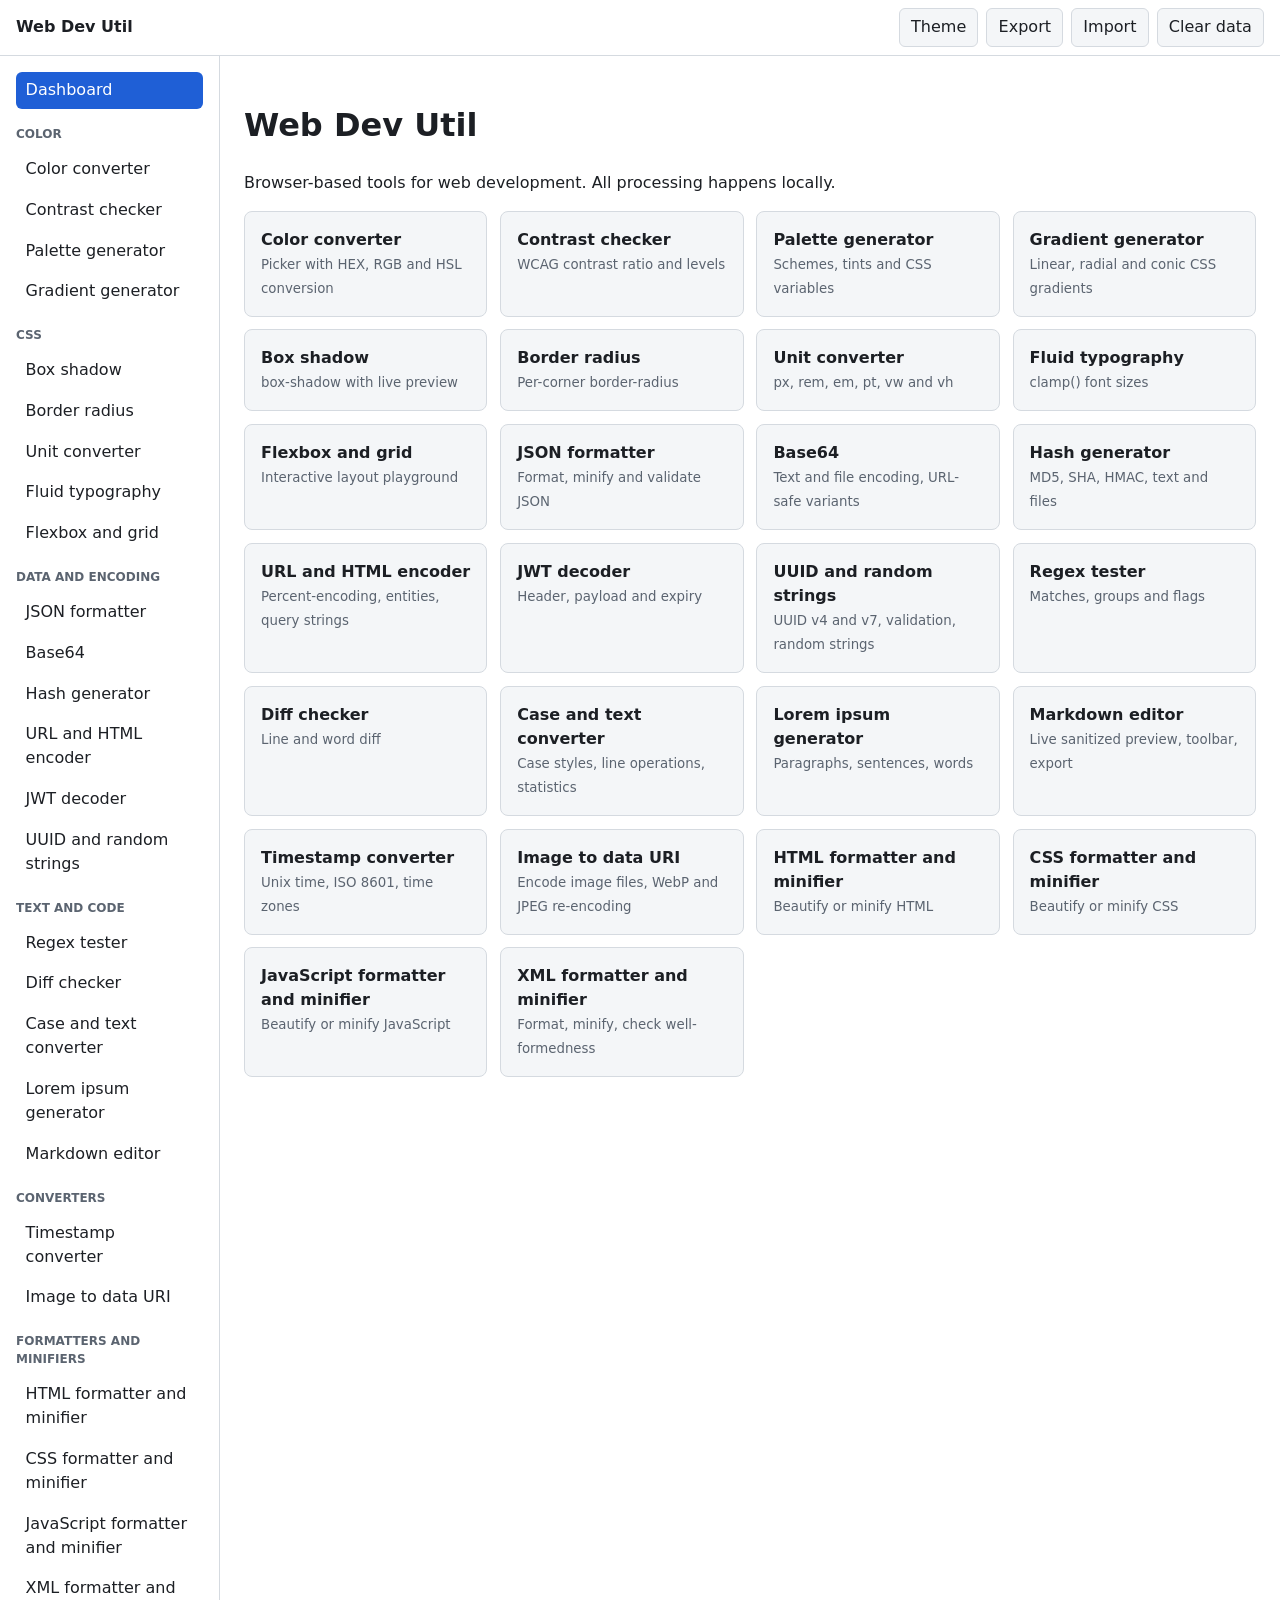
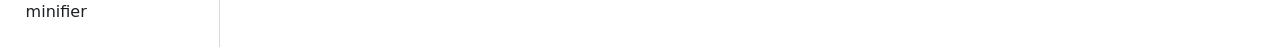
==== project/web_development_utilities/index.html @ 12198ecf "Add initial implementation" ====
<!DOCTYPE html>
<html lang="en">
<head>
<meta charset="utf-8">
<meta name="viewport" content="width=device-width, initial-scale=1">
<title>Web Dev Util</title>
<link rel="stylesheet" href="css/style.css">
</head>
<body>
<header class="bar">
<button id="menu" aria-label="Toggle navigation">Menu</button>
<strong>Web Dev Util</strong>
<span class="spacer"></span>
<button id="theme">Theme</button>
<button id="export">Export</button>
<label class="btn">Import<input id="import" type="file" accept="application/json" hidden></label>
<button id="clear">Clear data</button>
</header>
<div class="layout">
<nav id="nav" aria-label="Tools"></nav>
<main id="view" tabindex="-1"></main>
</div>
<div id="toast" role="status" aria-live="polite"></div>
<noscript>JavaScript is required.</noscript>
<script type="module" src="js/app.js"></script>
</body>
</html>
---- project/web_development_utilities/css/style.css ----
:root{--bg:#fff;--fg:#1c1f24;--muted:#5b6470;--card:#f4f6f8;--line:#d5dae0;--accent:#1f5fd6;--err:#b3261e;--ok:#1b7a3a}
:root[data-theme=dark]{--bg:#14171b;--fg:#e8eaed;--muted:#a0a8b3;--card:#1e2329;--line:#333a43;--accent:#6ea0ff;--err:#ff8a80;--ok:#6fd48f}
*{box-sizing:border-box}
body{margin:0;background:var(--bg);color:var(--fg);font:16px/1.5 system-ui,sans-serif}
.bar{display:flex;gap:.5rem;align-items:center;padding:.5rem 1rem;border-bottom:1px solid var(--line);flex-wrap:wrap}
.spacer{flex:1}
button,.btn,select,input,textarea{font:inherit;color:inherit;background:var(--card);border:1px solid var(--line);border-radius:6px;padding:.4rem .7rem}
button,.btn{cursor:pointer}
button:hover,.btn:hover{border-color:var(--accent)}
:focus-visible{outline:2px solid var(--accent);outline-offset:2px}
.layout{display:grid;grid-template-columns:220px 1fr;min-height:calc(100vh - 3.2rem)}
nav{border-right:1px solid var(--line);padding:1rem;display:flex;flex-direction:column;gap:.25rem}
nav a{padding:.4rem .6rem;border-radius:6px;color:var(--fg);text-decoration:none}
nav a[aria-current=page]{background:var(--accent);color:var(--bg)}
nav h2{font-size:.75rem;text-transform:uppercase;color:var(--muted);margin:.8rem 0 .2rem}
main{padding:1.5rem;max-width:1100px;width:100%}
#menu{display:none}
.field{display:flex;flex-direction:column;gap:.25rem;margin-bottom:.9rem}
textarea{min-height:8rem;font-family:ui-monospace,monospace;resize:vertical}
pre{background:var(--card);border:1px solid var(--line);border-radius:6px;padding:.8rem;overflow:auto;white-space:pre-wrap;word-break:break-word;min-height:3rem}
pre.error{color:var(--err)}
.cards{display:grid;grid-template-columns:repeat(auto-fill,minmax(210px,1fr));gap:.8rem}
.card{display:block;padding:1rem;background:var(--card);border:1px solid var(--line);border-radius:8px;color:var(--fg);text-decoration:none}
.card:hover{border-color:var(--accent)}
.card small{color:var(--muted)}
#toast{position:fixed;bottom:1rem;right:1rem;background:var(--fg);color:var(--bg);padding:.5rem .9rem;border-radius:6px;opacity:0;transition:opacity .2s;pointer-events:none}
#toast.show{opacity:1}
@media(max-width:700px){.layout{grid-template-columns:1fr}nav{display:none;border-right:0;border-bottom:1px solid var(--line)}nav.open{display:flex}#menu{display:inline-block}}
@media(prefers-reduced-motion:reduce){*{transition:none!important}}
#preview{min-height:4.5rem;border:1px solid var(--line);border-radius:6px;margin-bottom:1rem;padding:1rem;font-size:1.25rem}
#preview[hidden]{display:none}
input[type=color]{padding:.1rem;height:2.4rem;width:5rem}
#preview .item{background:var(--accent);color:var(--bg);padding:.5rem 1rem;border-radius:4px;font-size:1rem}
#img-out{min-height:5rem}
#rich{border:1px solid var(--line);border-radius:6px;padding:.8rem;margin-bottom:.8rem;white-space:pre-wrap;word-break:break-word;font-family:ui-monospace,monospace;overflow:auto}
#rich[hidden]{display:none}
mark{background:#ffd54f;color:#000;border-radius:2px}
input[type=checkbox]{width:auto;align-self:flex-start}
.side{display:grid;grid-template-columns:1fr 1fr;gap:1px;background:var(--line);white-space:normal}
.side>div{background:var(--card);padding:.1rem .4rem;min-height:1.5em;white-space:pre-wrap;word-break:break-word}
.side .add,ins.add{background:rgba(27,122,58,.3)}
.side .del,del.del{background:rgba(179,38,30,.3)}
.side .empty{background:var(--bg)}
ins.add{text-decoration:none}
del.del{text-decoration:line-through}
.toolbar{display:flex;flex-wrap:wrap;gap:.4rem;margin-bottom:.8rem}
.md-grid{display:grid;grid-template-columns:1fr 1fr;gap:1rem}
#md-input{min-height:24rem}
.md-preview{border:1px solid var(--line);border-radius:6px;padding:.8rem 1rem;min-height:24rem;overflow:auto;background:var(--card)}
.md-preview pre{background:var(--bg)}
.md-preview table{border-collapse:collapse}
.md-preview th,.md-preview td{border:1px solid var(--line);padding:.3rem .6rem}
.md-preview blockquote{margin:0;padding-left:1rem;border-left:3px solid var(--line);color:var(--muted)}
#md-info.error{color:var(--err)}
@media(max-width:900px){.md-grid{grid-template-columns:1fr}}
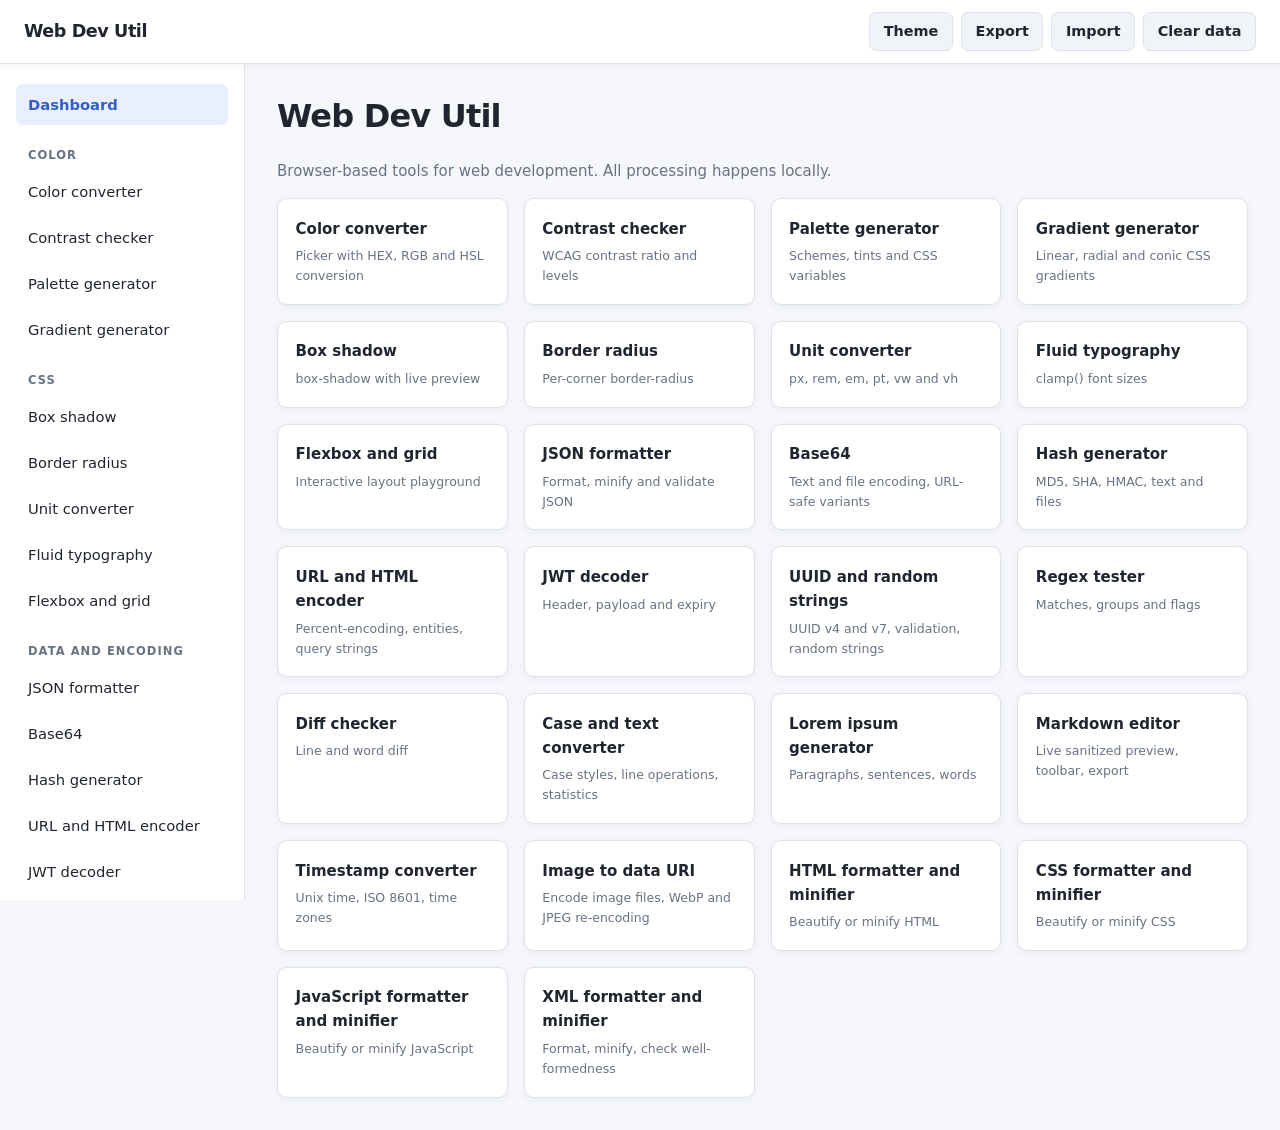
==== commit 05b09037: "Updated dashboard" ====
--- a/project/web_development_utilities/index.html
+++ b/project/web_development_utilities/index.html
@@ -1,27 +1,42 @@
+
 <!DOCTYPE html>
 <html lang="en">
 <head>
-<meta charset="utf-8">
-<meta name="viewport" content="width=device-width, initial-scale=1">
-<title>Web Dev Util</title>
-<link rel="stylesheet" href="css/style.css">
+  <meta charset="utf-8">
+  <meta name="viewport" content="width=device-width, initial-scale=1">
+  <meta name="theme-color" content="#f5f7fa">
+  <meta name="description" content="A collection of browser-based web development utilities.">
+  <title>Web Development Util</title>
+  <link rel="stylesheet" href="css/style.css">
 </head>
 <body>
-<header class="bar">
-<button id="menu" aria-label="Toggle navigation">Menu</button>
-<strong>Web Dev Util</strong>
-<span class="spacer"></span>
-<button id="theme">Theme</button>
-<button id="export">Export</button>
-<label class="btn">Import<input id="import" type="file" accept="application/json" hidden></label>
-<button id="clear">Clear data</button>
-</header>
-<div class="layout">
-<nav id="nav" aria-label="Tools"></nav>
-<main id="view" tabindex="-1"></main>
-</div>
-<div id="toast" role="status" aria-live="polite"></div>
-<noscript>JavaScript is required.</noscript>
-<script type="module" src="js/app.js"></script>
+  <header class="bar">
+    <div class="brand">
+      <button id="menu" aria-label="Toggle navigation" aria-controls="nav" aria-expanded="false">
+        <span aria-hidden="true">☰</span>
+      </button>
+      <strong>Web Dev Util</strong>
+    </div>
+
+    <div class="header-actions">
+      <button id="theme" type="button">Theme</button>
+      <button id="export" type="button">Export</button>
+      <label class="btn" for="import">Import
+        <input id="import" type="file" accept="application/json" hidden>
+      </label>
+      <button id="clear" type="button" class="danger">Clear data</button>
+    </div>
+  </header>
+
+  <div class="layout">
+    <nav id="nav" aria-label="Tools"></nav>
+    <main id="view" tabindex="-1"></main>
+  </div>
+
+  <div id="toast" role="status" aria-live="polite"></div>
+
+  <noscript>JavaScript is required to use Web Dev Util.</noscript>
+
+  <script type="module" src="js/app.js"></script>
 </body>
 </html>
--- a/project/web_development_utilities/css/style.css
+++ b/project/web_development_utilities/css/style.css
@@ -1,55 +1,688 @@
-:root{--bg:#fff;--fg:#1c1f24;--muted:#5b6470;--card:#f4f6f8;--line:#d5dae0;--accent:#1f5fd6;--err:#b3261e;--ok:#1b7a3a}
-:root[data-theme=dark]{--bg:#14171b;--fg:#e8eaed;--muted:#a0a8b3;--card:#1e2329;--line:#333a43;--accent:#6ea0ff;--err:#ff8a80;--ok:#6fd48f}
-*{box-sizing:border-box}
-body{margin:0;background:var(--bg);color:var(--fg);font:16px/1.5 system-ui,sans-serif}
-.bar{display:flex;gap:.5rem;align-items:center;padding:.5rem 1rem;border-bottom:1px solid var(--line);flex-wrap:wrap}
-.spacer{flex:1}
-button,.btn,select,input,textarea{font:inherit;color:inherit;background:var(--card);border:1px solid var(--line);border-radius:6px;padding:.4rem .7rem}
-button,.btn{cursor:pointer}
-button:hover,.btn:hover{border-color:var(--accent)}
-:focus-visible{outline:2px solid var(--accent);outline-offset:2px}
-.layout{display:grid;grid-template-columns:220px 1fr;min-height:calc(100vh - 3.2rem)}
-nav{border-right:1px solid var(--line);padding:1rem;display:flex;flex-direction:column;gap:.25rem}
-nav a{padding:.4rem .6rem;border-radius:6px;color:var(--fg);text-decoration:none}
-nav a[aria-current=page]{background:var(--accent);color:var(--bg)}
-nav h2{font-size:.75rem;text-transform:uppercase;color:var(--muted);margin:.8rem 0 .2rem}
-main{padding:1.5rem;max-width:1100px;width:100%}
-#menu{display:none}
-.field{display:flex;flex-direction:column;gap:.25rem;margin-bottom:.9rem}
-textarea{min-height:8rem;font-family:ui-monospace,monospace;resize:vertical}
-pre{background:var(--card);border:1px solid var(--line);border-radius:6px;padding:.8rem;overflow:auto;white-space:pre-wrap;word-break:break-word;min-height:3rem}
-pre.error{color:var(--err)}
-.cards{display:grid;grid-template-columns:repeat(auto-fill,minmax(210px,1fr));gap:.8rem}
-.card{display:block;padding:1rem;background:var(--card);border:1px solid var(--line);border-radius:8px;color:var(--fg);text-decoration:none}
-.card:hover{border-color:var(--accent)}
-.card small{color:var(--muted)}
-#toast{position:fixed;bottom:1rem;right:1rem;background:var(--fg);color:var(--bg);padding:.5rem .9rem;border-radius:6px;opacity:0;transition:opacity .2s;pointer-events:none}
-#toast.show{opacity:1}
-@media(max-width:700px){.layout{grid-template-columns:1fr}nav{display:none;border-right:0;border-bottom:1px solid var(--line)}nav.open{display:flex}#menu{display:inline-block}}
-@media(prefers-reduced-motion:reduce){*{transition:none!important}}
-#preview{min-height:4.5rem;border:1px solid var(--line);border-radius:6px;margin-bottom:1rem;padding:1rem;font-size:1.25rem}
-#preview[hidden]{display:none}
-input[type=color]{padding:.1rem;height:2.4rem;width:5rem}
-#preview .item{background:var(--accent);color:var(--bg);padding:.5rem 1rem;border-radius:4px;font-size:1rem}
-#img-out{min-height:5rem}
-#rich{border:1px solid var(--line);border-radius:6px;padding:.8rem;margin-bottom:.8rem;white-space:pre-wrap;word-break:break-word;font-family:ui-monospace,monospace;overflow:auto}
-#rich[hidden]{display:none}
-mark{background:#ffd54f;color:#000;border-radius:2px}
-input[type=checkbox]{width:auto;align-self:flex-start}
-.side{display:grid;grid-template-columns:1fr 1fr;gap:1px;background:var(--line);white-space:normal}
-.side>div{background:var(--card);padding:.1rem .4rem;min-height:1.5em;white-space:pre-wrap;word-break:break-word}
-.side .add,ins.add{background:rgba(27,122,58,.3)}
-.side .del,del.del{background:rgba(179,38,30,.3)}
-.side .empty{background:var(--bg)}
-ins.add{text-decoration:none}
-del.del{text-decoration:line-through}
-.toolbar{display:flex;flex-wrap:wrap;gap:.4rem;margin-bottom:.8rem}
-.md-grid{display:grid;grid-template-columns:1fr 1fr;gap:1rem}
-#md-input{min-height:24rem}
-.md-preview{border:1px solid var(--line);border-radius:6px;padding:.8rem 1rem;min-height:24rem;overflow:auto;background:var(--card)}
-.md-preview pre{background:var(--bg)}
-.md-preview table{border-collapse:collapse}
-.md-preview th,.md-preview td{border:1px solid var(--line);padding:.3rem .6rem}
-.md-preview blockquote{margin:0;padding-left:1rem;border-left:3px solid var(--line);color:var(--muted)}
-#md-info.error{color:var(--err)}
-@media(max-width:900px){.md-grid{grid-template-columns:1fr}}
+/* Theme */
+:root {
+  color-scheme: light;
+  --bg: #f5f7fa;
+  --surface: #fff;
+  --surface-alt: #f0f3f7;
+  --fg: #202630;
+  --muted: #687382;
+  --line: #dce2e9;
+  --accent: #315fca;
+  --accent-hover: #254da9;
+  --accent-soft: #e9efff;
+  --err: #b3261e;
+  --ok: #1b7a3a;
+  --shadow: 0 2px 8px rgba(20, 35, 60, 0.05);
+  --radius: 10px;
+}
+
+:root[data-theme="dark"] {
+  color-scheme: dark;
+  --bg: #14181e;
+  --surface: #1c222b;
+  --surface-alt: #252d38;
+  --fg: #e8ecf2;
+  --muted: #a2adbb;
+  --line: #343e4b;
+  --accent: #82a9ff;
+  --accent-hover: #a0bcff;
+  --accent-soft: #263957;
+  --err: #ff8a80;
+  --ok: #6fd48f;
+  --shadow: 0 2px 10px rgba(0, 0, 0, 0.18);
+}
+
+/* Base */
+* {
+  box-sizing: border-box;
+}
+
+html {
+  min-width: 320px;
+  scroll-behavior: smooth;
+}
+
+body {
+  margin: 0;
+  min-height: 100vh;
+  background: var(--bg);
+  color: var(--fg);
+  font: 15px/1.6 system-ui, -apple-system, BlinkMacSystemFont, "Segoe UI", sans-serif;
+}
+
+button,
+input,
+select,
+textarea {
+  font: inherit;
+  color: var(--fg);
+}
+
+button,
+.btn {
+  cursor: pointer;
+}
+
+button:disabled {
+  cursor: not-allowed;
+  opacity: 0.55;
+}
+
+:focus-visible {
+  outline: 2px solid var(--accent);
+  outline-offset: 3px;
+}
+
+::selection {
+  background: var(--accent);
+  color: #fff;
+}
+
+/* Header */
+.bar {
+  position: sticky;
+  top: 0;
+  z-index: 20;
+  display: flex;
+  align-items: center;
+  justify-content: space-between;
+  flex-wrap: wrap;
+  gap: 0.8rem;
+  min-height: 64px;
+  padding: 0.7rem 1.5rem;
+  background: var(--surface);
+  border-bottom: 1px solid var(--line);
+  box-shadow: var(--shadow);
+}
+
+.brand {
+  display: flex;
+  align-items: center;
+  gap: 0.8rem;
+}
+
+.brand strong {
+  font-size: 1.1rem;
+  font-weight: 700;
+  letter-spacing: -0.025em;
+}
+
+.header-actions {
+  display: flex;
+  align-items: center;
+  flex-wrap: wrap;
+  gap: 0.5rem;
+}
+
+.spacer {
+  flex: 1;
+}
+
+/* Controls */
+button,
+.btn,
+select,
+input,
+textarea {
+  border: 1px solid var(--line);
+  border-radius: 7px;
+}
+
+button,
+.btn {
+  display: inline-flex;
+  align-items: center;
+  justify-content: center;
+  gap: 0.4rem;
+  min-height: 38px;
+  padding: 0.45rem 0.85rem;
+  background: var(--surface-alt);
+  color: var(--fg);
+  font-size: 0.9rem;
+  font-weight: 550;
+  transition: background 0.15s ease, border-color 0.15s ease, color 0.15s ease;
+}
+
+button:hover,
+.btn:hover {
+  border-color: var(--accent);
+  background: var(--accent-soft);
+}
+
+button.danger:hover {
+  border-color: var(--err);
+  color: var(--err);
+}
+
+input,
+select,
+textarea {
+  width: 100%;
+  min-width: 0;
+  padding: 0.65rem 0.75rem;
+  background: var(--surface);
+}
+
+input::placeholder,
+textarea::placeholder {
+  color: var(--muted);
+  opacity: 0.8;
+}
+
+input[type="checkbox"] {
+  width: auto;
+  align-self: flex-start;
+  accent-color: var(--accent);
+}
+
+input[type="color"] {
+  width: 5rem;
+  height: 2.6rem;
+  padding: 0.2rem;
+}
+
+input[type="file"] {
+  max-width: 100%;
+}
+
+textarea {
+  min-height: 8rem;
+  resize: vertical;
+  font-family: ui-monospace, SFMono-Regular, Consolas, monospace;
+}
+
+/* Layout */
+.layout {
+  display: grid;
+  grid-template-columns: 245px minmax(0, 1fr);
+  min-height: calc(100vh - 64px);
+}
+
+/* Navigation */
+#nav {
+  position: sticky;
+  top: 64px;
+  align-self: start;
+  display: flex;
+  flex-direction: column;
+  gap: 0.3rem;
+  height: calc(100vh - 64px);
+  overflow-y: auto;
+  padding: 1.25rem 1rem;
+  background: var(--surface);
+  border-right: 1px solid var(--line);
+}
+
+#nav a {
+  display: block;
+  padding: 0.55rem 0.75rem;
+  border-radius: 7px;
+  color: var(--fg);
+  text-decoration: none;
+  font-size: 0.92rem;
+  transition: background 0.15s ease, color 0.15s ease;
+}
+
+#nav a:hover {
+  background: var(--surface-alt);
+}
+
+#nav a[aria-current="page"] {
+  background: var(--accent-soft);
+  color: var(--accent);
+  font-weight: 650;
+}
+
+#nav h2 {
+  margin: 1.1rem 0 0.25rem;
+  padding: 0 0.75rem;
+  color: var(--muted);
+  font-size: 0.72rem;
+  font-weight: 700;
+  letter-spacing: 0.09em;
+  text-transform: uppercase;
+}
+
+/* Content */
+main {
+  width: 100%;
+  max-width: 1200px;
+  min-width: 0;
+  margin: 0 auto;
+  padding: 2rem;
+}
+
+main > *:first-child {
+  margin-top: 0;
+}
+
+h1,
+h2,
+h3,
+h4 {
+  line-height: 1.3;
+  letter-spacing: -0.025em;
+}
+
+h1 {
+  font-size: clamp(1.6rem, 3vw, 2rem);
+}
+
+h2 {
+  font-size: 1.35rem;
+}
+
+h3 {
+  font-size: 1.1rem;
+}
+
+p,
+small {
+  color: var(--muted);
+}
+
+/* Fields */
+.field {
+  display: flex;
+  flex-direction: column;
+  gap: 0.35rem;
+  margin-bottom: 1.1rem;
+}
+
+.field label {
+  font-size: 0.9rem;
+  font-weight: 600;
+}
+
+.field small {
+  font-size: 0.8rem;
+}
+
+/* Cards */
+.cards {
+  display: grid;
+  grid-template-columns: repeat(auto-fill, minmax(220px, 1fr));
+  gap: 1rem;
+}
+
+.card {
+  display: block;
+  min-width: 0;
+  padding: 1.1rem;
+  background: var(--surface);
+  border: 1px solid var(--line);
+  border-radius: var(--radius);
+  box-shadow: var(--shadow);
+  color: var(--fg);
+  text-decoration: none;
+  transition: transform 0.15s ease, border-color 0.15s ease, box-shadow 0.15s ease;
+}
+
+.card:hover {
+  transform: translateY(-2px);
+  border-color: var(--accent);
+  box-shadow: 0 5px 16px rgba(20, 35, 60, 0.08);
+}
+
+.card small {
+  display: block;
+  margin-top: 0.35rem;
+}
+
+/* Output and code */
+pre,
+#rich {
+  max-width: 100%;
+  overflow: auto;
+  overflow-wrap: anywhere;
+  white-space: pre-wrap;
+  word-break: break-word;
+  background: var(--surface-alt);
+  border: 1px solid var(--line);
+  border-radius: 8px;
+}
+
+pre {
+  min-height: 3rem;
+  padding: 1rem;
+  font-size: 0.9rem;
+}
+
+pre.error {
+  color: var(--err);
+}
+
+#rich {
+  margin-bottom: 0.8rem;
+  padding: 1rem;
+  font-family: ui-monospace, SFMono-Regular, Consolas, monospace;
+}
+
+mark {
+  background: #ffd54f;
+  color: #000;
+  border-radius: 3px;
+}
+
+.toolbar {
+  display: flex;
+  flex-wrap: wrap;
+  gap: 0.5rem;
+  margin-bottom: 1rem;
+}
+
+/* Preview */
+#preview {
+  min-height: 4.5rem;
+  margin-bottom: 1rem;
+  padding: 1rem;
+  border: 1px solid var(--line);
+  border-radius: 8px;
+  font-size: 1.25rem;
+}
+
+#preview .item {
+  display: inline-block;
+  padding: 0.5rem 1rem;
+  background: var(--accent);
+  color: #fff;
+  border-radius: 5px;
+  font-size: 1rem;
+}
+
+#preview[hidden],
+#rich[hidden] {
+  display: none;
+}
+
+#img-out {
+  min-height: 5rem;
+  max-width: 100%;
+  overflow-wrap: anywhere;
+}
+
+/* Markdown editor */
+.md-grid {
+  display: grid;
+  grid-template-columns: repeat(2, minmax(0, 1fr));
+  gap: 1rem;
+  align-items: stretch;
+}
+
+#md-input {
+  min-height: 24rem;
+}
+
+.md-preview {
+  min-width: 0;
+  min-height: 24rem;
+  padding: 1rem;
+  overflow: auto;
+  overflow-wrap: anywhere;
+  background: var(--surface);
+  border: 1px solid var(--line);
+  border-radius: 8px;
+}
+
+.md-preview pre {
+  background: var(--surface-alt);
+}
+
+.md-preview img {
+  max-width: 100%;
+  height: auto;
+}
+
+.md-preview table {
+  display: block;
+  max-width: 100%;
+  overflow-x: auto;
+  border-collapse: collapse;
+}
+
+.md-preview th,
+.md-preview td {
+  padding: 0.4rem 0.65rem;
+  border: 1px solid var(--line);
+}
+
+.md-preview blockquote {
+  margin: 0;
+  padding-left: 1rem;
+  border-left: 3px solid var(--line);
+  color: var(--muted);
+}
+
+#md-info.error {
+  color: var(--err);
+}
+
+/* Diff checker */
+.side {
+  display: grid;
+  grid-template-columns: repeat(2, minmax(0, 1fr));
+  gap: 1px;
+  min-width: 0;
+  overflow: hidden;
+  background: var(--line);
+  white-space: normal;
+}
+
+.side > div {
+  min-width: 0;
+  min-height: 1.5rem;
+  padding: 0.2rem 0.5rem;
+  background: var(--surface-alt);
+  white-space: pre-wrap;
+  overflow-wrap: anywhere;
+  word-break: break-word;
+}
+
+.side .add,
+ins.add {
+  background: rgba(27, 122, 58, 0.2);
+}
+
+.side .del,
+del.del {
+  background: rgba(179, 38, 30, 0.2);
+}
+
+.side .empty {
+  background: var(--surface);
+}
+
+ins.add {
+  text-decoration: none;
+}
+
+del.del {
+  text-decoration: line-through;
+}
+
+/* Notifications */
+#toast {
+  position: fixed;
+  right: 1.25rem;
+  bottom: 1.25rem;
+  z-index: 50;
+  max-width: min(90vw, 400px);
+  padding: 0.75rem 1rem;
+  background: var(--fg);
+  color: var(--bg);
+  border-radius: 8px;
+  box-shadow: var(--shadow);
+  opacity: 0;
+  transform: translateY(8px);
+  transition: opacity 0.2s ease, transform 0.2s ease;
+  pointer-events: none;
+}
+
+#toast.show {
+  opacity: 1;
+  transform: translateY(0);
+}
+
+#toast[data-type="error"] {
+  background: var(--err);
+  color: #fff;
+}
+
+#toast[data-type="success"] {
+  background: var(--fg);
+  color: var(--bg);
+}
+
+/* Menu */
+#menu {
+  display: none;
+  min-width: 40px;
+  padding: 0.4rem 0.65rem;
+}
+
+/* Tablet */
+@media (max-width: 900px) {
+  .layout {
+    grid-template-columns: 210px minmax(0, 1fr);
+  }
+
+  main {
+    padding: 1.5rem;
+  }
+
+  .md-grid {
+    grid-template-columns: 1fr;
+  }
+}
+
+/* Mobile */
+@media (max-width: 700px) {
+  .bar {
+    gap: 0.6rem;
+    padding: 0.65rem 0.8rem;
+  }
+
+  .brand {
+    flex: 1;
+    min-width: 0;
+  }
+
+  .brand strong {
+    font-size: 1rem;
+  }
+
+  #menu {
+    display: inline-flex;
+  }
+
+  .header-actions {
+    width: 100%;
+    display: grid;
+    grid-template-columns: repeat(4, minmax(0, 1fr));
+    gap: 0.4rem;
+  }
+
+  .header-actions button,
+  .header-actions .btn {
+    width: 100%;
+    min-width: 0;
+    padding: 0.4rem 0.25rem;
+    font-size: 0.8rem;
+  }
+
+  .layout {
+    display: flex;
+    flex-direction: column;
+    min-height: calc(100vh - 60px);
+  }
+
+  #nav {
+    position: static;
+    display: none;
+    width: 100%;
+    height: auto;
+    max-height: 55vh;
+    overflow-y: auto;
+    padding: 0.8rem;
+    border-right: 0;
+    border-bottom: 1px solid var(--line);
+  }
+
+  #nav.open {
+    display: flex;
+  }
+
+  main {
+    padding: 1.2rem 1rem;
+  }
+
+  .cards {
+    grid-template-columns: repeat(auto-fill, minmax(160px, 1fr));
+    gap: 0.7rem;
+  }
+
+  .card {
+    padding: 0.9rem;
+  }
+
+  .md-grid {
+    grid-template-columns: minmax(0, 1fr);
+  }
+
+  #md-input,
+  .md-preview {
+    min-height: 18rem;
+  }
+
+  .side {
+    font-size: 0.85rem;
+  }
+
+  #toast {
+    right: 0.75rem;
+    bottom: 0.75rem;
+  }
+}
+
+/* Small screens */
+@media (max-width: 400px) {
+  body {
+    font-size: 14px;
+  }
+
+  .header-actions {
+    grid-template-columns: repeat(2, minmax(0, 1fr));
+  }
+
+  main {
+    padding: 1rem 0.75rem;
+  }
+
+  .cards {
+    grid-template-columns: 1fr;
+  }
+
+  .toolbar {
+    gap: 0.35rem;
+  }
+
+  .toolbar button {
+    flex: 1 1 auto;
+  }
+
+  .side {
+    font-size: 0.78rem;
+  }
+}
+
+/* Accessibility */
+@media (prefers-reduced-motion: reduce) {
+  *,
+  *::before,
+  *::after {
+    scroll-behavior: auto !important;
+    transition-duration: 0.01ms !important;
+    animation-duration: 0.01ms !important;
+    animation-iteration-count: 1 !important;
+  }
+}
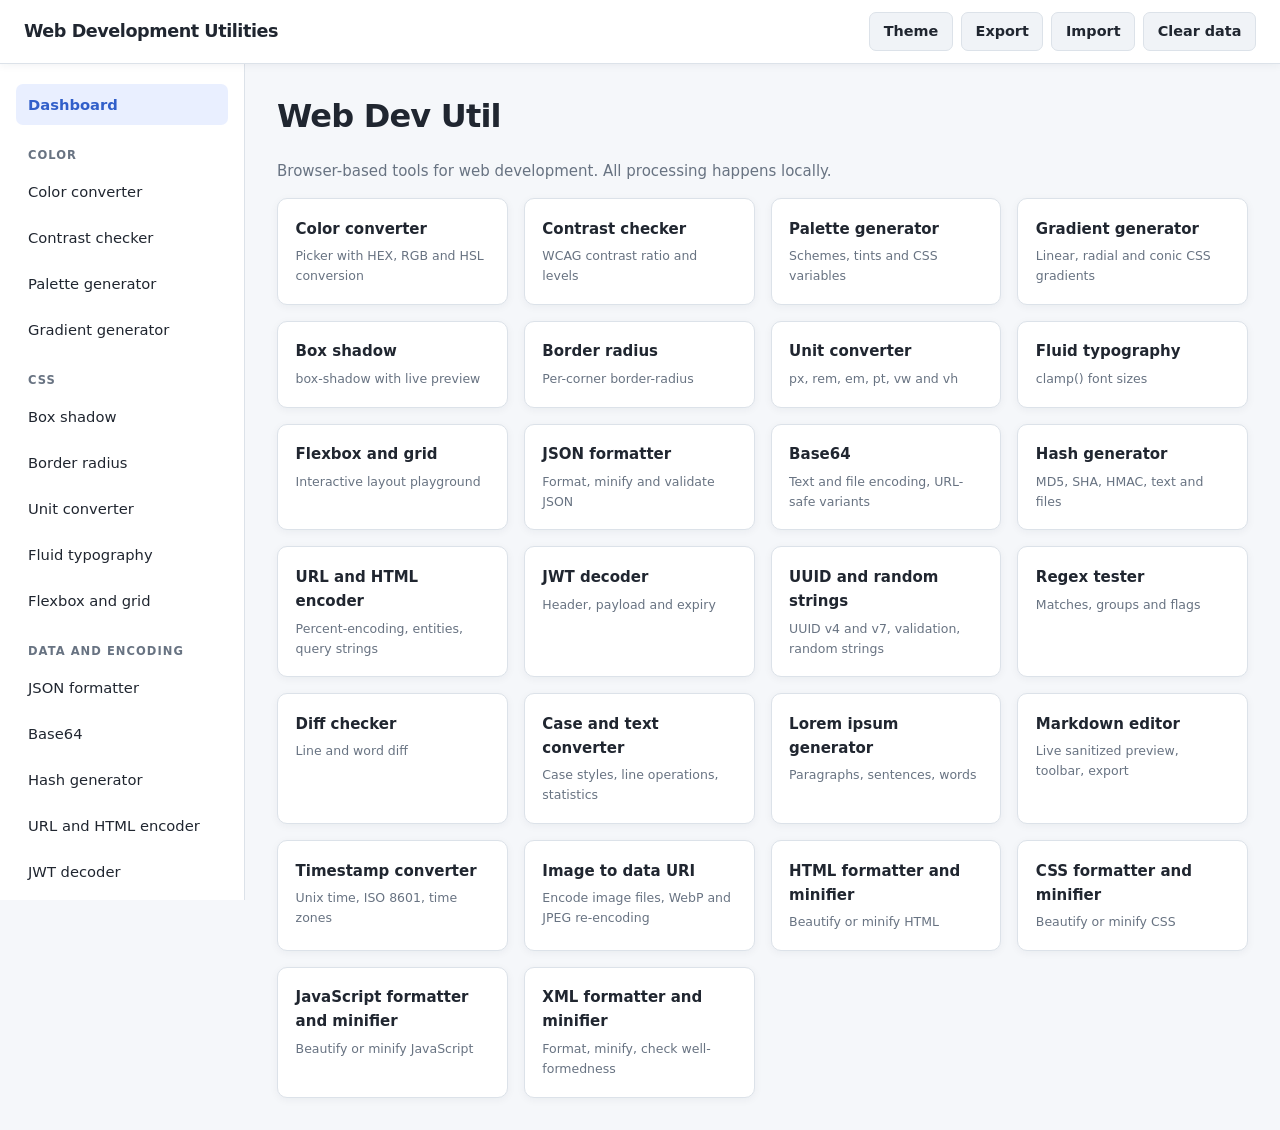
==== commit c7e5ae6e: "Apply consistent naming" ====
--- a/project/web_development_utilities/index.html
+++ b/project/web_development_utilities/index.html
@@ -1,4 +1,3 @@
-
 <!DOCTYPE html>
 <html lang="en">
 <head>
@@ -6,7 +5,7 @@
   <meta name="viewport" content="width=device-width, initial-scale=1">
   <meta name="theme-color" content="#f5f7fa">
   <meta name="description" content="A collection of browser-based web development utilities.">
-  <title>Web Development Util</title>
+  <title>Web Development Utilities</title>
   <link rel="stylesheet" href="css/style.css">
 </head>
 <body>
@@ -15,7 +14,7 @@
       <button id="menu" aria-label="Toggle navigation" aria-controls="nav" aria-expanded="false">
         <span aria-hidden="true">☰</span>
       </button>
-      <strong>Web Dev Util</strong>
+      <strong>Web Development Utilities</strong>
     </div>
 
     <div class="header-actions">
@@ -35,7 +34,7 @@
 
   <div id="toast" role="status" aria-live="polite"></div>
 
-  <noscript>JavaScript is required to use Web Dev Util.</noscript>
+  <noscript>JavaScript is required to use Web Development Utilities.</noscript>
 
   <script type="module" src="js/app.js"></script>
 </body>
